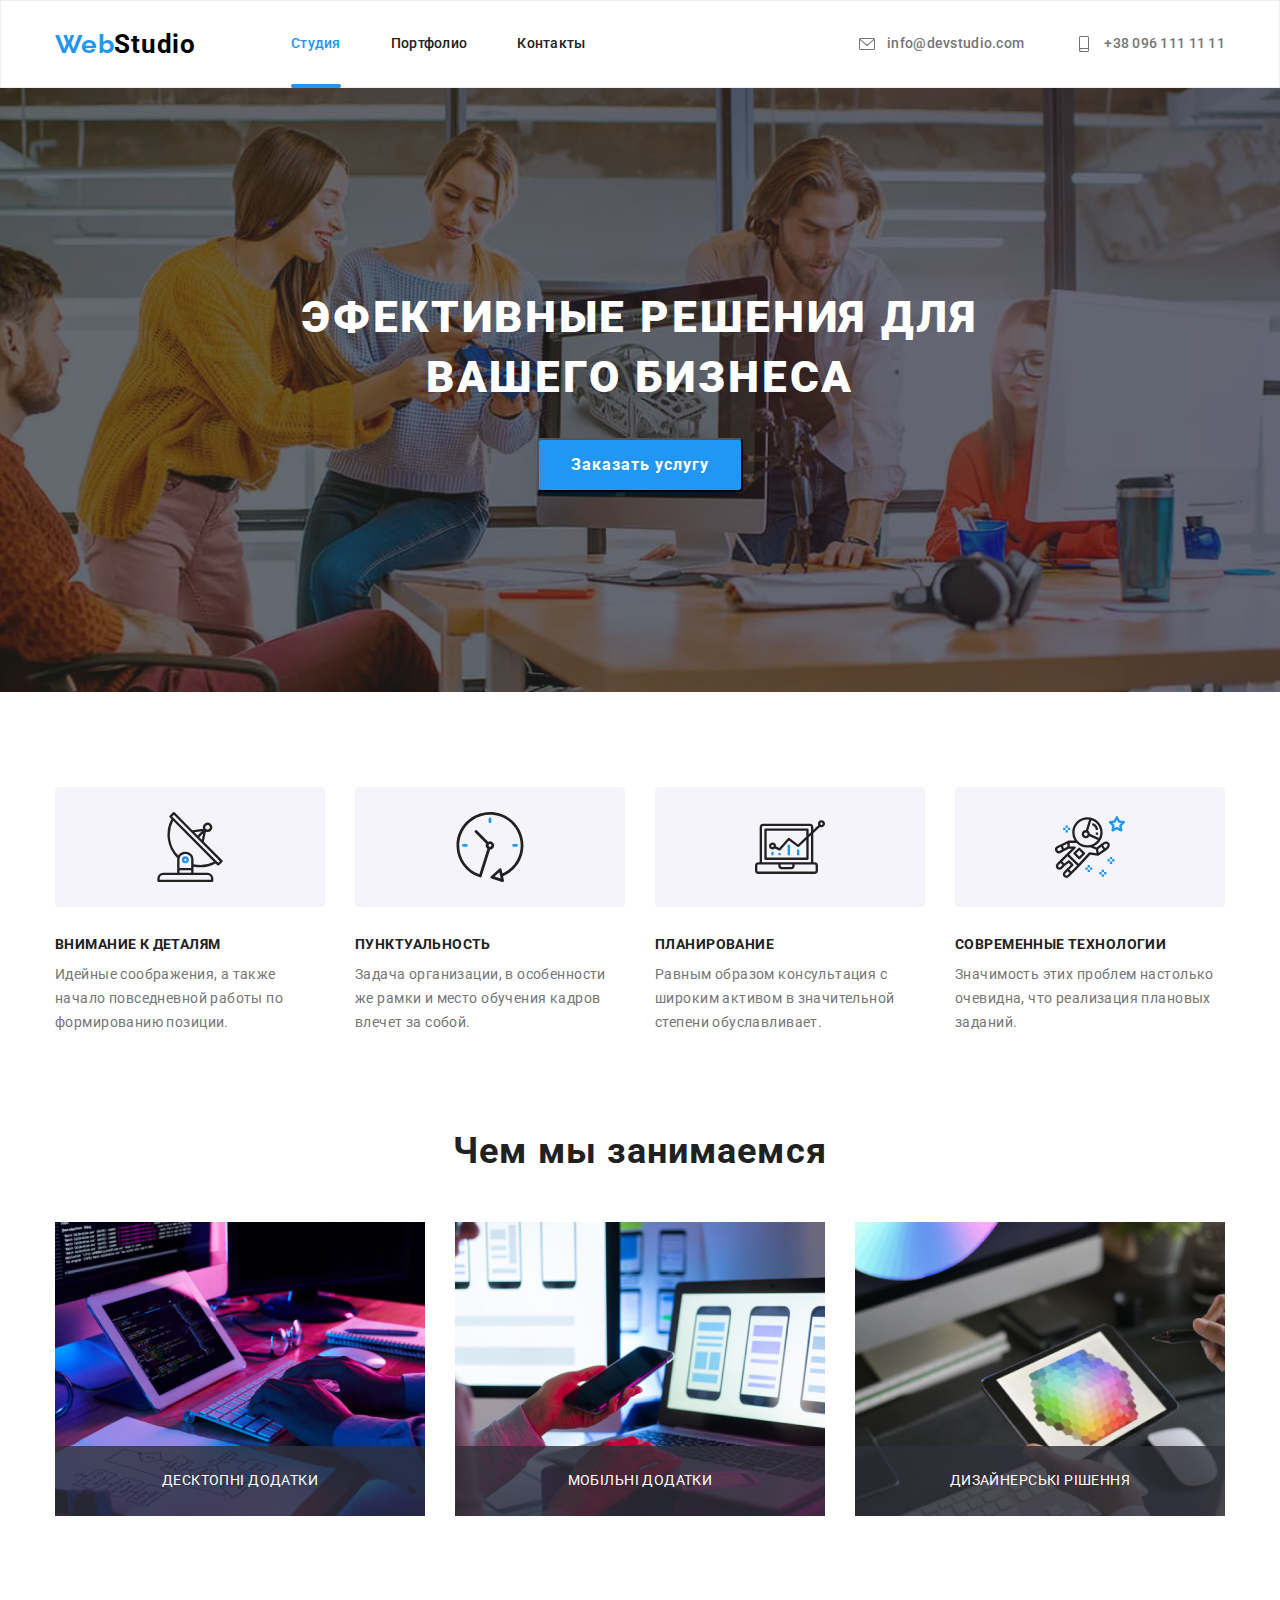
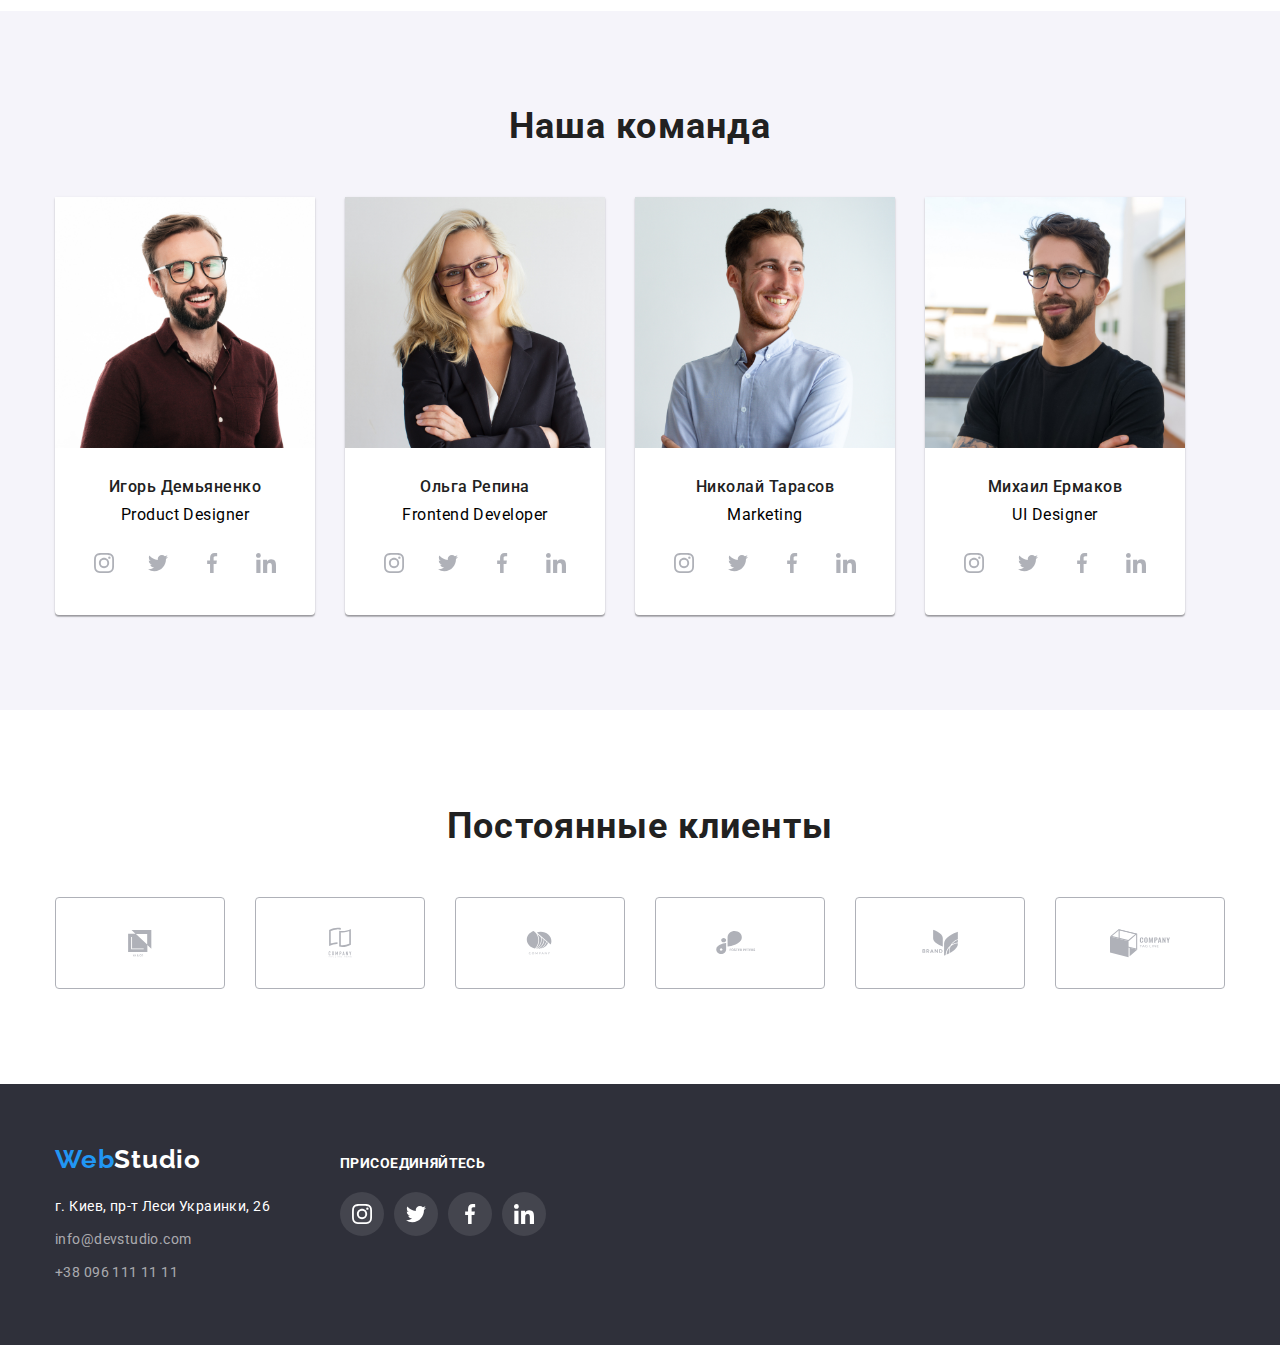
==== index.html @ 4699bd42 "start" ====
<!DOCTYPE html>
<html lang="en">
  <head>
    <meta charset="UTF-8" />
    <meta http-equiv="X-UA-Compatible" content="IE=edge" />
    <meta name="viewport" content="width=device-width, initial-scale=1.0" />
    <title>WebStudio</title>
    <!-- шрифты -->
    <link
      href="https://fonts.googleapis.com/css2?family=Raleway:wght@700;900&family=Roboto:wght@400;500;700&display=swap"
      rel="stylesheet"
    />
    <!-- нормализация -->
    <link
      rel="stylesheet"
      href="https://cdnjs.cloudflare.com/ajax/libs/modern-normalize/1.0.0/modern-normalize.min.css"
    />
    <link rel="stylesheet" href="./css/style.css" />
    <link rel="preconnect" href="https://fonts.googleapis.com" />
    <link rel="preconnect" href="https://fonts.gstatic.com" crossorigin />
  </head>
  <body>
    <header class="header">
    <div class="container container-nav">
      <nav class="header-nav">
        <a class="logo" href="./index.html">
          <span class="span-logo">Web</span>Studio
        </a>
        <ul class="header-list list">
          <li class="header-item">
            <a href="./index.html" class="header-link active">Студия</a>
          </li>
          <li class="header-item">
            <a href="./portfolio.html" class="header-link ">Портфолио</a>
          </li>
          <li class="header-item">
            <a href="" class="header-link">Контакты</a>
          </li>
        </ul>
      </nav>
        <ul class="header-contact list">
          <li class="header-item">
            <a href="mailto:info@devstudio.com" class="header-mail"
              ><svg class="header-tel-icon" width="10" height="16">
              <use href="./imag/symbol-defs.svg#icon-envelope"></use>
              </svg>info@devstudio.com</a>
          </li>
          <li class="header-item">
            <a href="tel:+380961111111" class="header-mail"
            ><svg class="header-tel-icon" width="10"  height="16">
              <use href="./imag/symbol-defs.svg#icon-smartphone"></use>
              </svg>+38 096 111 11 11</a>
          </li>
        </ul>
      </div>
    </header>
    <!--Основной контент-->
    <main>
      <!--Герой-->
        <section class="hero">
          <div class="container hero-imag">
            <h1 class="hero-title">Эфективные решения для вашего бизнеса</h1>
            <button data-modal-open class="hero-but">Заказать услугу</button>
            </div>
        </section>
      </div>

      <!--Шапка сайта-->
      <section class="benefits">
        <div class="container">
          </ul>
          <ul class="benefits-list list">
            <li class="benefits-item">
              <div class="benefits-icon">
                <svg class="benefits-icon-svg" width="70" height="70">
              <use href="./imag/symbol-defs.svg#icon-antenna"></use>
              </svg>
              </div>
              <h2 class="benefits-title">Внимание к деталям</h2>
              <p class="benefits-text">
                Идейные соображения, а также начало повседневной работы по
                формированию позиции.
              </p>
              
            </li>
            <li class="benefits-item">
              <div class="benefits-icon">
                <svg class="benefits-icon-svg" width="70" height="70">
              <use href="./imag/symbol-defs.svg#icon-clock"></use>
              </svg>
              </div>
              <h2 class="benefits-title">Пунктуальность</h2>
              <p class="benefits-text">
                Задача организации, в особенности же рамки и место обучения
                кадров влечет за собой.
              </p>
            </li>
            <li class="benefits-item">
              <div class="benefits-icon">
                <svg class="benefits-icon-svg" width="70" height="70">
              <use href="./imag/symbol-defs.svg#icon-diagram"></use>
              </svg>
              </div>
              <h2 class="benefits-title">Планирование</h2>
              <p class="benefits-text">
                Равным образом консультация с широким активом в значительной
                степени обуславливает.
              </p>
            </li>
            <li class="benefits-item">
              <div class="benefits-icon">
                <svg class="benefits-icon-svg" width="70" height="70">
              <use href="./imag/symbol-defs.svg#icon-astronaut"></use>
              </svg>
              </div>
              <h2 class="benefits-title">Современные технологии</h2>
              <p class="benefits-text">
                Значимость этих проблем настолько очевидна, что реализация
                плановых заданий.
              </p>
            </li>
          </ul>
        </div>
      </section>
      <!--Чем мы занимаемся-->
      <section class="work">
        <div class="container">
        <h2 class="work-title">Чем мы занимаемся</h2>
        <ul class="work-list list">
          <li class="work-item">
              <img src="imag/occupation_one.jpg" alt="" width="370" />
              <p class="work-text">Десктопні додатки</p>
          </li>
          <li class="work-item">
            <img src="imag/occupation_two.jpg" alt="" width="370" />
            <p class="work-text">Мобільні додатки</p>
          </li>
          <li class="work-item">
            <img src="imag/occupation_three.jpg" alt="" width="370" />
            <p class="work-text">Дизайнерські рішення</p>
          </li>
        </ul>
        </div>
      </section>
      <!--Наша команда-->
      <section class="team">
        <div class="container">
        <h2 class="team-title">Наша команда</h2>
        <ul class="team-list list">
          <li class="team-item">
            <img src="imag/Igor.jpg" alt="Игорь Демьяненко" width="260" />
            <h3 class="team-title-name">Игорь Демьяненко</h3>
            <p class="team-text">Product Designer</p>
            <ul class="team-soc list">
              <li class="team-soc-item">
                <a href="" class="item-soc-link link">
                  <svg class="item-soc-icon" width="20" height="20">
                    <use href="./imag/symbol-defs.svg#icon-instagram"></use>
                  </svg>
                </a></li>
              <li class="team-soc-item">
                <a href="" class="item-soc-link link">
                  <svg class="item-soc-icon" width="20" height="20">
                    <use href="./imag/symbol-defs.svg#icon-twitter"></use>
                  </svg>
                </a></li>
              <li class="team-soc-item">
                <a href="" class="item-soc-link link">
                  <svg class="item-soc-icon" width="20" height="20">
                    <use href="./imag/symbol-defs.svg#icon-facebook"></use>
                  </svg>
                </a></li>
              <li class="team-soc-item">
                <a href="" class="item-soc-link link">
                  <svg class="item-soc-icon" width="20" height="20">
                    <use href="./imag/symbol-defs.svg#icon-linkedin"></use>
                  </svg>
                </a></li>
            </ul>
          </li>
          <li class="team-item">
            <img src="imag/olga.jpg" alt="Ольга Репина" width="260" />
            <h3 class="team-title-name">Ольга Репина</h3>
            <p class="team-text">Frontend Developer</p>
            <ul class="team-soc list">
              <li class="team-soc-item">
                <a href="" class="item-soc-link link">
                  <svg class="item-soc-icon" width="20" height="20">
                    <use href="./imag/symbol-defs.svg#icon-instagram"></use>
                  </svg>
                </a></li>
              <li class="team-soc-item">
                <a href="" class="item-soc-link link">
                  <svg class="item-soc-icon" width="20" height="20">
                    <use href="./imag/symbol-defs.svg#icon-twitter"></use>
                  </svg>
                </a></li>
              <li class="team-soc-item">
                <a href="" class="item-soc-link link">
                  <svg class="item-soc-icon" width="20" height="20">
                    <use href="./imag/symbol-defs.svg#icon-facebook"></use>
                  </svg>
                </a></li>
              <li class="team-soc-item">
                <a href="" class="item-soc-link link">
                  <svg class="item-soc-icon" width="20" height="20">
                    <use href="./imag/symbol-defs.svg#icon-linkedin"></use>
                  </svg>

                </a></li>
            </ul>
          </li>
          <li class="team-item">
            <img src="imag/nicolai.jpg" alt="Николай Тарасов" width="260" />
            <h3 class="team-title-name">Николай Тарасов</h3>
            <p class="team-text">Marketing</p>
            <ul class="team-soc list">
              <li class="team-soc-item">
                <a href="" class="item-soc-link link">
                  <svg class="item-soc-icon" width="20" height="20">
                    <use href="./imag/symbol-defs.svg#icon-instagram"></use>
                  </svg>
                </a></li>
              <li class="team-soc-item">
                <a href="" class="item-soc-link link">
                  <svg class="item-soc-icon" width="20" height="20">
                    <use href="./imag/symbol-defs.svg#icon-twitter"></use>
                  </svg>
                </a></li>
              <li class="team-soc-item">
                <a href="" class="item-soc-link link">
                  <svg class="item-soc-icon" width="20" height="20">
                    <use href="./imag/symbol-defs.svg#icon-facebook"></use>
                  </svg>
                </a></li>
              <li class="team-soc-item">
                <a href="" class="item-soc-link link">
                  <svg class="item-soc-icon" width="20" height="20">
                    <use href="./imag/symbol-defs.svg#icon-linkedin"></use>
                  </svg>

                </a></li>
            </ul>
          </li>
          <li class="team-item">
            <img src="imag/mihail.jpg" alt="Михаил Ермаков" width="260" />
            <h3 class="team-title-name">Михаил Ермаков</h3>
            <p class="team-text">UI Designer</p>
            <ul class="team-soc list">
              <li class="team-soc-item">
                <a href="" class="item-soc-link link">
                  <svg class="item-soc-icon" width="20" height="20">
                    <use href="./imag/symbol-defs.svg#icon-instagram"></use>
                  </svg>
                </a></li>
              <li class="team-soc-item">
                <a href="" class="item-soc-link link">
                  <svg class="item-soc-icon" width="20" height="20">
                    <use href="./imag/symbol-defs.svg#icon-twitter"></use>
                  </svg>
                </a></li>
              <li class="team-soc-item">
                <a href="" class="item-soc-link link">
                  <svg class="item-soc-icon" width="20" height="20">
                    <use href="./imag/symbol-defs.svg#icon-facebook"></use>
                  </svg>
                </a></li>
              <li class="team-soc-item">
                <a href="" class="item-soc-link link">
                  <svg class="item-soc-icon" width="20" height="20">
                    <use href="./imag/symbol-defs.svg#icon-linkedin"></use>
                  </svg>

                </a></li>
            </ul>
          </li>
        </ul>
        </div>
      </section>
      <!-- постоянные клиенты -->
      <section class="clients">
        <div class="container">
          <h2 class="clients-title">Постоянные клиенты</h2>
          <ul class="clients-list list">
            <li class="clients-item">
              <a href="" class="clients-link link">
                  <svg class="clients-icon" width="106" height="60">
                    <use href="./imag/symbol-defs.svg#icon-Logo-1"></use>
                  </svg>
                </a>
            </li>
            <li class="clients-item">
              <a href="" class="clients-link link">
                  <svg class="clients-icon" width="106" height="60">
                    <use href="./imag/symbol-defs.svg#icon-Logo-2"></use>
                  </svg>
                  </a>
            </li>
            <li class="clients-item">
              <a href="" class="clients-link link">
                  <svg class="clients-icon" width="106" height="60">
                    <use href="./imag/symbol-defs.svg#icon-Logo-3"></use>
                  </svg>
                  </a>
            </li>
                        <li class="clients-item">
              <a href="" class="clients-link link">
                  <svg class="clients-icon" width="106" height="60">
                    <use href="./imag/symbol-defs.svg#icon-Logo-4"></use>
                  </svg>
                  </a>
            </li>
                        <li class="clients-item">
              <a href="" class="clients-link link">
                  <svg class="clients-icon" width="106" height="60">
                    <use href="./imag/symbol-defs.svg#icon-Logo-5"></use>
                  </svg>
                  </a>
            </li>
                        <li class="clients-item">
              <a href="" class="clients-link link">
                  <svg class="clients-icon" width="106" height="60">
                    <use href="./imag/symbol-defs.svg#icon-Logo-6"></use>
                  </svg>
                  </a>
            </li>
          </ul>
        </div>
      </section>
    </main>
    <!--Подвал-->
    <footer class="footer">
      <div class="container">
        <div class="futer-contact">
        <a class="logo-futer" href="./index.html">
          <span class="span-logo">Web</span
          ><span class="span-studio">Studio</span></a>
        <address class="adres">
          <ul class="footer-list list">
            <li class="footer-item">
              <a class="adres-gps" href="https://goo.gl/maps/ThywqEjot6tUFqHi9"
                >г. Киев, пр-т Леси Украинки, 26</a
              >
            </li>
            <li class="footer-item">
              <a
                class="adres-text"
                href="mailto:info@devstudio.com"
                class="footer-link"
                >info@devstudio.com</a
              >
            </li>
            <li class="footer-item">
              <a class="adres-text" href="tel:+380961111111" class="footer-link"
                >+38 096 111 11 11</a
              >
            </li>
          </ul>
        </address>
        </div>
        <div class="join-content">
          <p class="join-title">присоединяйтесь</p>
        <ul class="join-list list">
          <li class="join-item">
            <a href="" class="join-soc-link">
              <svg class="join-soc-icon" width="20" height="20">
              <use href="./imag/symbol-defs.svg#icon-instagram"></use>
              </svg>
              </a>
          </li>
        
          <li class="join-item">
            <a href="" class="join-soc-link">
              <svg class="join-soc-icon" width="20" height="20">
              <use href="./imag/symbol-defs.svg#icon-twitter"></use>
              </svg>
              </a>
          </li>
          <li class="join-item">
            <a href="" class="join-soc-link">
              <svg class="join-soc-icon" width="20" height="20">
              <use href="./imag/symbol-defs.svg#icon-facebook"></use>
              </svg>
              </a>
          </li>         
          <li class="join-item">
            <a href="" class="join-soc-link">
              <svg class="join-soc-icon" width="20" height="20">
              <use href="./imag/symbol-defs.svg#icon-linkedin"></use>
              </svg>
              </a>
          </li>
        </div>
        </ul>
      </div>
    </footer>
    <div class="backdrop is-hidden" data-modal>
      <div class="modal">
        <svg data-modal-close class="modal-icon" width="30" height="30">
              <use href="./imag/symbol-defs.svg#icon-close"></use>
              </svg>
      </div>
    </div>
    <script src="./js/modal.js">    
    </script>   
  </body>
</html>
---- css/style.css ----
html {
  box-sizing: border-box;
}
*.,
*::before,
*::after {
  box-sizing: inherit;
}
:root {
  --timing-cubic: cubic-bezier(0.4, 0, 0.2, 1);
}
body {
  margin: 0;
  font-family: 'Raleway', sans-serif;

  font-family: 'Roboto', sans-serif;

  background: #ffffff;
}
h1,
h2,
h3,
h4,
h5,
h6,
p {
  margin: 0;
}
img {
  display: block;
  min-width: 100%;
  height: auto;
}

ul {
  margin: 0;
  padding: 0;
  list-style: 0;
}

a {
  text-decoration: none;
}

address {
  font-style: normal;
}
/* Скидівание точекв в li */
.list {
  list-style: none;
}
.container {
  width: 1200px;
  padding-right: 15px;
  padding-left: 15px;
  margin-right: auto;
  margin-left: auto;
}

/* heder */
.header {
  background-color: #ffffff;
  border: 1px solid #eeeeee;
}

.container-nav {
  display: flex;
  align-items: center;
}

/* Логотип */
.span-logo {
  font-family: 'Raleway';
  font-style: normal;
  font-weight: 700;
  font-size: 26px;
  line-height: 1.19;
  letter-spacing: 0.03em;
  color: #2196f3;
}

.logo {
  font-weight: 700;
  font-size: 26px;
  line-height: 1.19;
  letter-spacing: 0.03em;
  color: #000000;
}

.span-logo,
.logo {
  text-decoration: none;
}

.header-list .header-item + .header-item {
  margin-left: 50px;
}

.header-nav {
  display: flex;
  align-items: center;
}

.header-list {
  display: flex;
  margin-left: 95px;
}

.header-contact {
  display: flex;
  margin-left: auto;
}

.header-contact .header-item:not(:last-child) {
  margin-right: 50px;
}

/* header ссылки */

.header-link {
  /* relativ dobavil */
  position: relative;
  display: block;
  padding-top: 35px;
  padding-bottom: 35px;
  text-decoration: none;
  color: #212121;
  font-weight: 500;
  font-size: 14px;
  line-height: 1.14;
  letter-spacing: 0.02em;
  cursor: pointer;
  transition: color 250ms cubic-bezier(0.4, 0, 0.2, 1);
}
/* подчеркивание   */
.active {
  color: #2196f3;
}
.active::after {
  position: absolute;
  display: block;
  content: '';
  bottom: -1px;
  right: 0;
  width: 100%;
  background-color: #2196f3;
  height: 4px;
  border-radius: 2px;
}

/* header емеил и тел */
.header-contact {
  display: flex;
}

.header-tel-icon {
  margin-right: 10px;
  fill: #757575;
  height: 16px;
  width: 20px;
  fill: currentColor;
}

.header-mail {
  display: flex;
  align-items: center;
  font-style: normal;
  font-weight: 500;
  font-size: 14px;
  line-height: 1.14;
  letter-spacing: 0.02em;
  color: #757575;
  padding-top: 35px;
  padding-bottom: 35px;
  transition: color 250ms cubic-bezier(0.4, 0, 0.2, 1);
}

/* Эфект ховер навидение */

.header-link:hover,
.header-link:focus {
  color: #2196f3;
}

.header-mail:hover,
.header-mail:focus,
.header-tel-icon:hover,
.header-tel-icon:focus {
  color: #2196f3;
  transition: background-color 250ms cubic-bezier(0.4, 0, 0.2, 1),
    color 250ms cubic-bezier(0.4, 0, 0.2, 1);
}

/* Герой */

.hero-title {
  font-weight: 900;
  font-size: 44px;
  line-height: 1.36;
  text-align: center;
  letter-spacing: 0.06em;
  text-transform: uppercase;
  color: #ffffff;
  width: 700px;
  margin: 0 auto;
  margin-bottom: 30px;
}
.hero {
  margin-right: auto;
  margin-left: auto;
  background-repeat: no-repeat;
  background-position: center;
  background-size: cover;
  max-width: 1600px;
  padding: 200px 0;
  background-color: #2f303a;
  background-image: linear-gradient(
      to right,
      rgba(49, 58, 47, 0.4),
      rgba(47, 48, 58, 0.4)
    ),
    url(../imag/Img-hero.jpg);
  /* background-image: url(../imag/Img-Overlay.png), url(../imag/Img-hero.jpg); */
}

.hero-but {
  display: block;
  margin: 0 auto;
  border-radius: 4px;
  padding: 10px 32px;
  font-weight: 700;
  font-size: 16px;
  line-height: 1.88;
  align-items: center;
  text-align: center;
  letter-spacing: 0.06em;
  color: #ffffff;
  background-color: #2196f3;
  box-shadow: 0px 4px 4px rgba(0, 0, 0, 0.15);
  cursor: pointer;

  transition: background-color 250ms cubic-bezier(0.4, 0, 0.2, 1),
    color 250ms cubic-bezier(0.4, 0, 0.2, 1);
  /* transition-property: background-color, color;
  transition-duration: 250ms;
  transition-timing-function: cubic-bezier(0.4, 0, 0.2, 1); */
}
.hero-but:hover {
  color: #2196f3;
  background-color: #ffffff;
}

/* Шапка сайта */
.benefits {
  padding-bottom: 95px;
  padding-top: 95px;
}
.benefits-list {
  display: flex;
  border-radius: 4px;
  /* margin-right: 30px; */
}
.benefits-icon {
  display: flex;
  background-color: #f5f4fa;
  width: 270px;
  height: 120px;
  margin-bottom: 30px;
  border-radius: 4px;
  align-items: center;
  justify-content: center;
}

.benefits-item {
  margin-right: 30px;
}

.benefits-item:last-child {
  margin-right: 0px;
}

.benefits-title {
  font-weight: 700;
  font-size: 14px;
  line-height: 1.14;
  letter-spacing: 0.03em;
  text-transform: uppercase;
  color: #212121;
  margin-bottom: 10px;
}

.benefits-text {
  font-weight: 400;
  font-size: 14px;
  line-height: 1.71;
  letter-spacing: 0.03em;
  color: #757575;
}

/* Чем мы занимаемся */
.work {
  padding-bottom: 95px;
}
.work-title {
  font-weight: 700;
  font-size: 36px;
  line-height: 42px;
  text-align: center;
  letter-spacing: 0.03em;
  color: #212121;
  margin-bottom: 50px;
}

.work-list {
  display: flex;
  gap: 30px;
}
.work-item {
  position: relative;
  width: calc((100% - 60px) / 3);
  max-width: 100%;
  height: auto;
}

.work-text {
  display: flex;
  position: absolute;
  bottom: 0px;
  font-size: 14px;
  line-height: 1.14;
  letter-spacing: 0.03em;
  text-transform: uppercase;
  align-items: center;
  justify-content: center;

  width: 100%;
  height: 70px;

  color: #ffffff;
  background-color: rgba(47, 48, 58, 0.8);
}

/* Наша команда */
.team {
  background: #f5f4fa;
  padding-bottom: 95px;
  padding-top: 95px;
}

.team-title {
  font-weight: 700;
  font-size: 36px;
  line-height: 1.16;
  text-align: center;
  letter-spacing: 0.03em;
  color: #212121;
  margin-bottom: 50px;
}

.team-list {
  display: flex;
  gap: 30px;
}
.team-item {
  background: #ffffff;
  box-shadow: 0px 1px 3px rgba(0, 0, 0, 0.12), 0px 1px 1px rgba(0, 0, 0, 0.14),
    0px 2px 1px rgba(0, 0, 0, 0.2);
  border-radius: 0px 0px 4px 4px;
}

.team-title-name {
  font-weight: 500;
  font-size: 16px;
  line-height: 1.18;
  text-align: center;
  letter-spacing: 0.03em;
  color: #212121;
  text-align: center;
  padding-top: 30px;
  margin-bottom: 10px;
}

.team-text {
  font-weight: 400;
  font-size: 16px;
  line-height: 1.18;
  text-align: center;
  letter-spacing: 0.03em;
  fill: currentColor;
  margin-bottom: 16px;
}
.team-soc {
  display: flex;
  justify-content: center;
  gap: 10px;
  padding-bottom: 30px;
}

.item-soc-link {
  width: 44px;
  height: 44px;
  border-radius: 50%;
  background-color: #ffffff;
  display: flex;
  align-items: center;
  justify-content: center;

  fill: #afb1b8;
  transition: background-color 250ms cubic-bezier(0.4, 0, 0.2, 1),
    fill 250ms cubic-bezier(0.4, 0, 0.2, 1);
}
.item-soc-link:hover,
.item-soc-link:focus {
  background-color: #2196f3;
  fill: #ffffff;
}
/* <!-- постоянные клиенты --> */
.clients {
  background: #ffffff;
  padding-bottom: 95px;
  padding-top: 95px;
}
.clients-title {
  /* font-weight: 700; */
  font-size: 36px;
  line-height: calc(42 / 36);
  margin-bottom: 50px;
  text-align: center;
  letter-spacing: 0.03em;
  color: #212121;
}
.clients-list {
  display: flex;
  gap: 30px;
  justify-content: center;
}

.clients-link {
  display: flex;
  width: 170px;
  height: 92px;
  align-items: center;
  justify-content: center;
  border: 1px solid #afb1b8;
  border-radius: 4px;
  /* background-color: #ffffff; */
  color: #afb1b8;
  transition: color 250ms cubic-bezier(0.4, 0, 0.2, 1),
    border-color 250ms cubic-bezier(0.4, 0, 0.2, 1);
}
.clients-link {
  fill: currentColor;
}
.clients-link:hover,
.clients-link:focus {
  border-color: #2196f3;
  color: #2196f3;
}

/* Подвал */
.footer {
  background: #2f303a;
  padding-top: 60px;
  padding-bottom: 60px;
}
.footer .container {
  display: flex;
  align-items: baseline;
}
.logo-futer {
  display: block;
  margin-bottom: 20px;
}
.span-studio {
  font-family: 'Raleway';
  font-weight: 700;
  font-size: 26px;
  line-height: 31px;
  letter-spacing: 0.03em;
  color: #ffffff;
}

.footer-item {
  margin-bottom: 9px;
  transition: color 250ms cubic-bezier(0.4, 0, 0.2, 1);
}
.footer-item:last-child {
  margin-bottom: 0px;
}
.adres-gps {
  font-style: normal;
  font-weight: 400;
  font-size: 14px;
  line-height: 1.71;
  letter-spacing: 0.03em;
  color: #ffffff;
  text-decoration: none;
  transition: color 250ms cubic-bezier(0.4, 0, 0.2, 1);
}

.adres-text {
  font-style: normal;
  font-weight: 400;
  font-size: 14px;
  line-height: 1.71;
  letter-spacing: 0.03em;
  color: rgba(255, 255, 255, 0.6);
  transition: color 250ms cubic-bezier(0.4, 0, 0.2, 1);
}

.adres-gps:hover,
.adres-text:hover,
.adres-gps:focus,
.adres-text:focus {
  color: #2196f3;
}

/* присоиденяйтесь */

.join-content {
  width: 206px;
  height: 80px;
  margin-left: 70px;
}
.join-title {
  font-weight: 700;
  font-size: 14px;
  line-height: 1.14;
  letter-spacing: 0.03em;
  text-transform: uppercase;
  color: #ffffff;
  margin-bottom: 20px;
}
.join-list {
  display: flex;
  justify-content: center;
  gap: 10px;
}
.join-soc-link {
  display: flex;
  width: 44px;
  height: 44px;
  align-items: center;
  justify-content: center;
  border-radius: 50%;
  background-color: rgba(255, 255, 255, 0.1);
  fill: #ffffff;
  transition: background-color 250ms cubic-bezier(0.4, 0, 0.2, 1);
}

.join-soc-link:hover,
.join-soc-link:focus {
  background-color: #2196f3;
}

/* портфолио */

.portfolio {
  padding-top: 95px;
  padding-bottom: 95px;
}
.list-nav {
  display: flex;
  justify-content: center;
  margin-bottom: 50px;
}

.portf-non {
  display: none;
}

.list-nav__btn {
  border: 0;
  font-weight: 500;
  font-size: 16px;
  line-height: 1.62;
  text-align: center;
  letter-spacing: 0.03em;
  background-color: #f5f4fa;
  color: #212121;
  cursor: pointer;
  border-radius: 4px;
  padding: 6px 22px;

  transition: background-color 250ms cubic-bezier(0.4, 0, 0.2, 1),
    color 250ms cubic-bezier(0.4, 0, 0.2, 1),
    box-shadow 250ms cubic-bezier(0.4, 0, 0.2, 1);
}

.list-nav .list-nav__item:not(:last-child) {
  margin-right: 8px;
}

.list-nav__btn:hover,
.list-nav__btn:focus {
  background-color: #2196f3;
  color: #ffffff;
  box-shadow: 0px 3px 1px rgba(0, 0, 0, 0.1), 0px 1px 2px rgba(0, 0, 0, 0.08),
    0px 2px 2px rgba(0, 0, 0, 0.12);
}

.portfolio-list {
  display: flex;
  flex-wrap: wrap;
  padding: 0;
  list-style: none;
  margin: -15px;
}

.portfolio-item {
  width: 370px;
  margin: 15px;
}
.portfolio-tumb {
  position: relative;
  overflow: hidden;
}

.portfolio-text-action {
  position: absolute;
  display: inline-block;
  padding: 63px 24px;
  top: 0;
  left: 0;
  font-weight: 400;
  font-size: 18px;
  line-height: 1.56;
  letter-spacing: 0.03em;
  color: #ffffff;
  background-color: rgba(33, 150, 243, 0.9);
  opacity: 0;
  transition: transform 250ms cubic-bezier(0.4, 0, 0.2, 1),
    opacity 250ms cubic-bezier(0.4, 0, 0.2, 1);
  transform: translateY(100%);
}

.portfolio-item:hover .portfolio-text-action {
  transform: translateY(0);
}
.portfolio-link {
  transition: box-shadow 250ms cubic-bezier(0.4, 0, 0.2, 1);
}
.portfolio-link:hover .portfolio-text-action {
  transform: translateY(0);
  opacity: 1;
}
.portfolio-link:focus .portfolio-text-action {
  transform: translateY(0);
}
.portfolio-link:hover,
.portfolio-link:focus {
  display: block;
  box-shadow: 0px 1px 1px rgba(0, 0, 0, 0.12), 0px 4px 4px rgba(0, 0, 0, 0.06),
    1px 4px 6px rgba(0, 0, 0, 0.16);
  cursor: pointer;
}

.portfolio-naim {
  padding: 20px 24px;
  border-bottom: 1px solid #eeeeee;
  border-left: 1px solid #eeeeee;
  border-right: 1px solid #eeeeee;
}
.portfolio-title {
  font-weight: 700;
  font-size: 18px;
  line-height: 2;
  letter-spacing: 0.06em;
  color: #212121;
  margin-top: 0px;
  margin-bottom: 4px;
}

.portfolio-text {
  font-weight: 400;
  font-size: 16px;
  line-height: 1.88;
  letter-spacing: 0.03em;
  color: #757575;
}
/* backdrop */
.backdrop {
  position: fixed;
  top: 0;
  left: 0;
  width: 100%;
  height: 100%;
  background-color: rgba(0, 0, 0, 0.2);

  opacity: 1;
  transition: opacity 250ms cubic-bezier(0.4, 0, 0.2, 1),
    visibility 250ms cubic-bezier(0.4, 0, 0.2, 1);
}
.backdrop.is-hidden {
  visibility: hidden;
  opacity: 0;
  pointer-events: none;
}

.modal {
  position: absolute;
  top: 50%;
  left: 50%;
  transform: translate(-50%, -50%) scale(1);
  width: 530px;
  min-height: 580px;
  border-radius: 4px;
  background: #ffffff;
  box-shadow: 0px 1px 3px rgb(0 0 0 / 12%), 0px 1px 1px rgb(0 0 0 / 14%),
    0px 2px 1px rgb(0 0 0 / 20%);
  transition: transform 250ms cubic-bezier(0.4, 0, 0.2, 1);
}
.backdrop.is-hidden .modal {
  transform: translate(-50%, -50%) scale(0);
}
.modal-icon {
  position: absolute;
  width: 30px;
  height: 30px;
  top: 10px;
  right: 10px;
  cursor: pointer;
  border-radius: 4px;
}
.modal-icon:hover {
  background-color: #f10909;
}
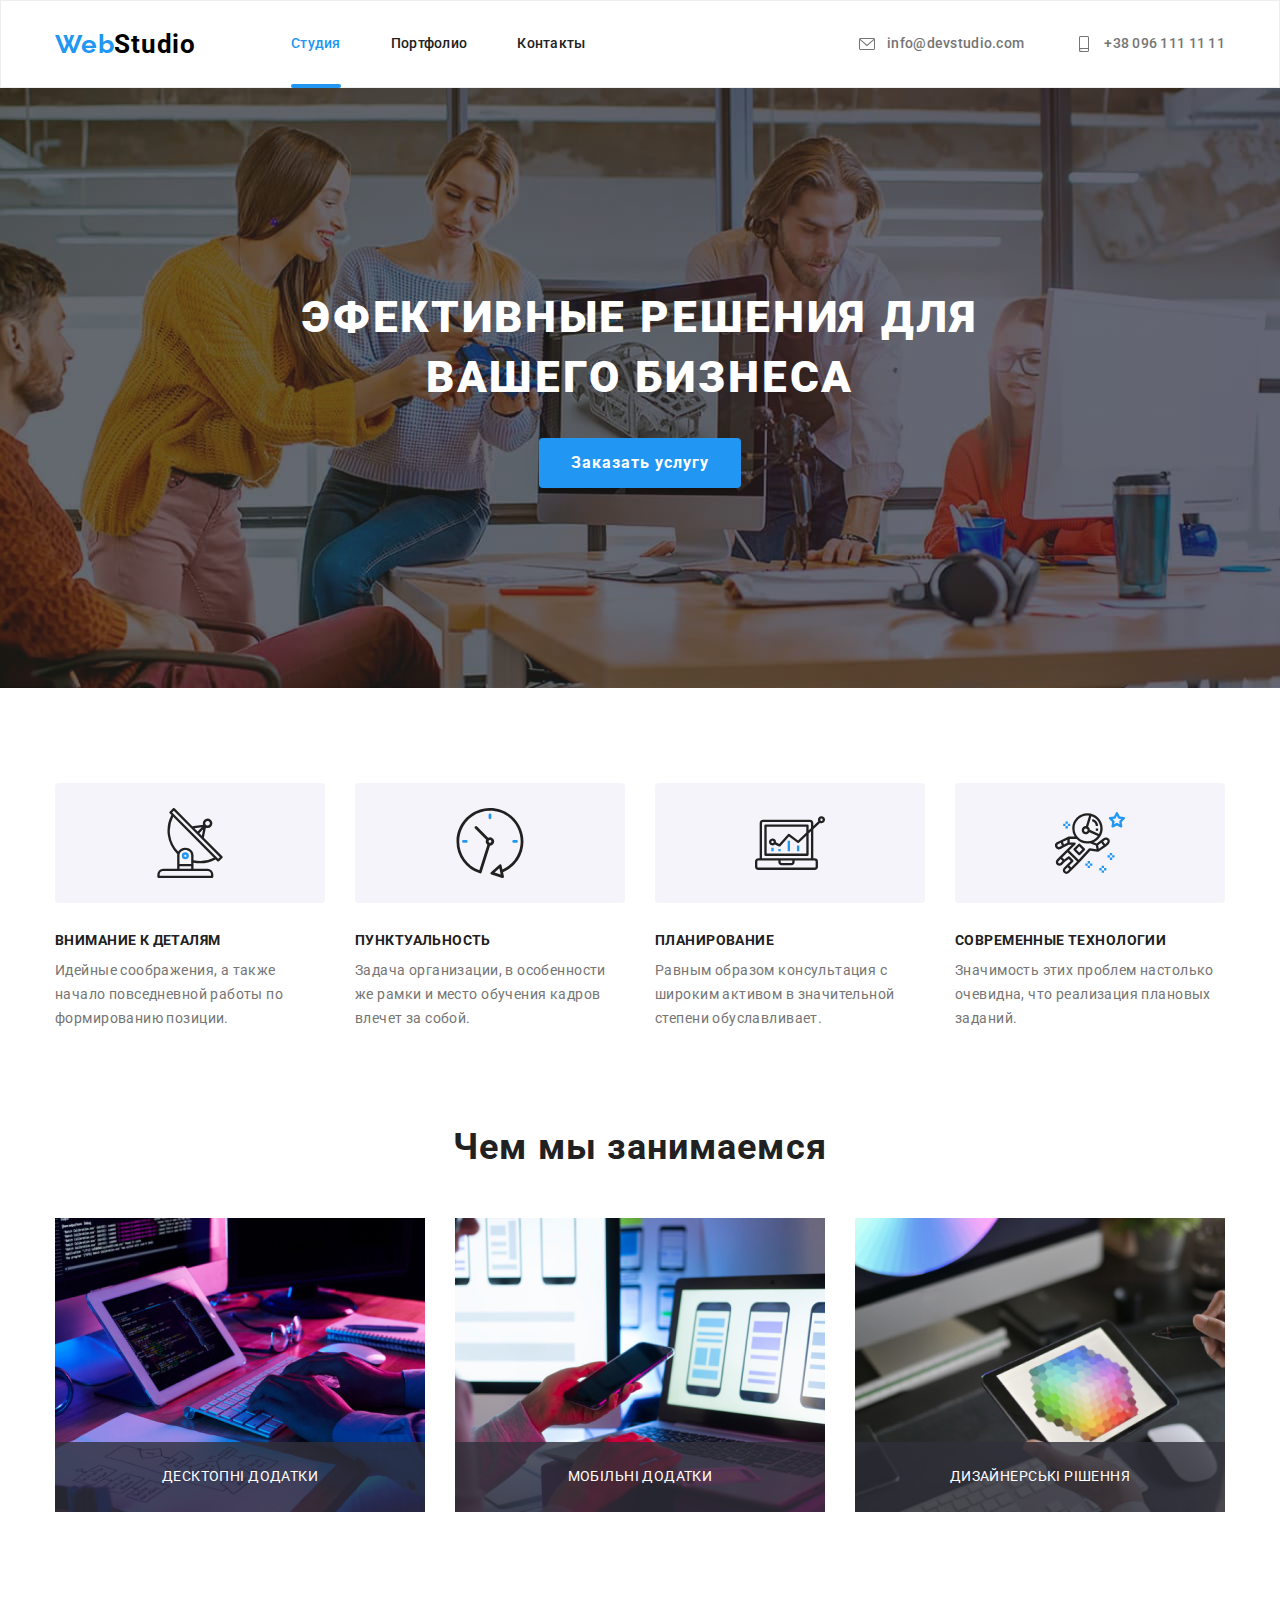
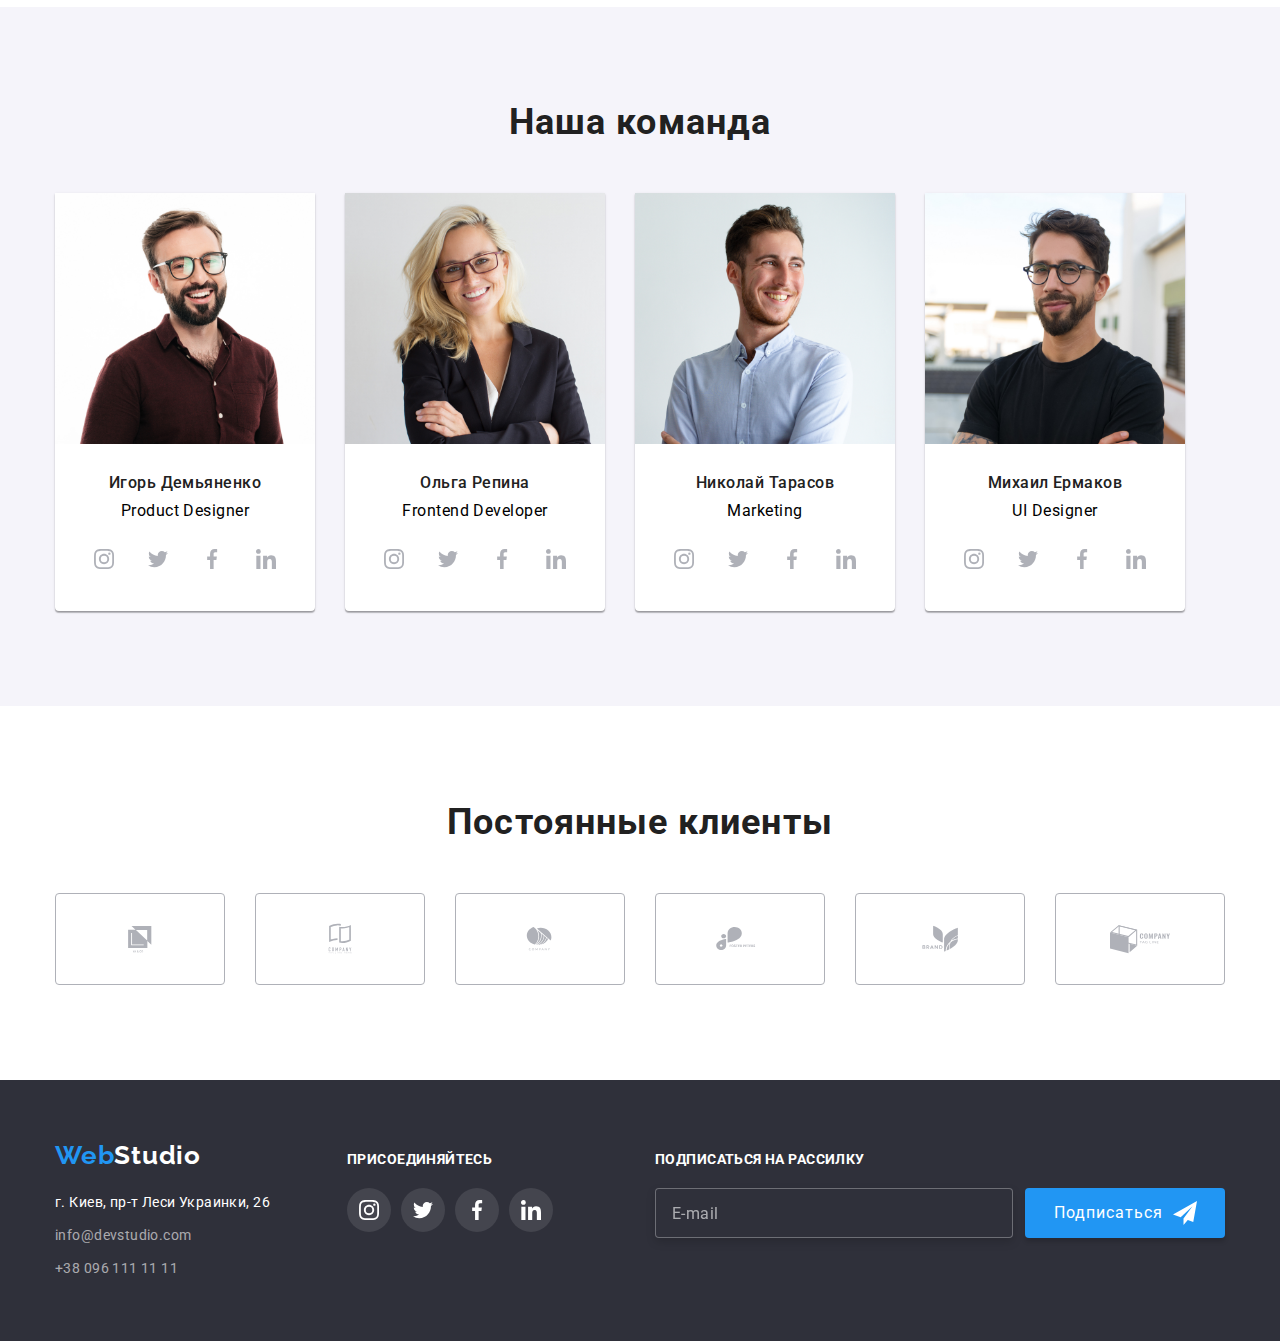
==== commit b74c8073: "промежуточное сохранение" ====
--- a/index.html
+++ b/index.html
@@ -1,5 +1,5 @@
 <!DOCTYPE html>
-<html lang="en">
+<html lang="ru">
   <head>
     <meta charset="UTF-8" />
     <meta http-equiv="X-UA-Compatible" content="IE=edge" />
@@ -64,7 +64,8 @@
             </div>
         </section>
       </div>
-
+      <!-- Заказать услугу -->
+ 
       <!--Шапка сайта-->
       <section class="benefits">
         <div class="container">
@@ -391,16 +392,80 @@
               </a>
           </li>
         </div>
+        <!-- Подписатся -->
+        <form>
+          <p class="form-futer-title">
+            Подписаться на рассилку
+          </p>
+          <div class="form-futer">
+            <label class="form-futer-label" for="email"></label>
+          <input class="form-futer-input" type="email" name="email" id="email" placeholder="E-mail" required >
+          
+          <button type="submit" class="form-futer-batton">Подписаться</button>
+          <svg class="form-icon" width="24" height="24">
+              <use href="./imag/symbol-defs.svg#icon-plane"></use>
+              </svg>
+          </div>   
+        </form>
         </ul>
       </div>
     </footer>
     <div class="backdrop is-hidden" data-modal>
       <div class="modal">
-        <svg data-modal-close class="modal-icon" width="30" height="30">
-              <use href="./imag/symbol-defs.svg#icon-close"></use>
-              </svg>
+        <div class="modal-icon-close" >
+          <svg data-modal-close class="modal-icon" width="30" height="30">
+              <use href="./imag/symbol-defs.svg#icon-close1"></use>
+              </svg>
+        </div>
+          <h1 class="form-title">Оставьте свои данные, и мы вам перезвоним</h1>
+        <form class="form" autocomplete="off">
+          
+        <div class="form-field">
+          <label class="form-lable" for="naim">Імя</label>
+          <div class="form-div">
+          <input class="form-input" type="text" name="name" id="name"  autofocus required >
+          <svg class="form-input-icon" width="18" height="18">
+              <use href="./imag/symbol-defs.svg#icon-person"></use>
+              </svg>
+          </div>
+        </div>
+        <div class="form-field">
+          <label class="form-lable" for="tel">Телефон</label>
+          <div class="form-div">
+          <input class="form-input" type="tel" name="tel" id="tel" required >
+          <svg class="form-input-icon" width="18" height="18">
+              <use href="./imag/symbol-defs.svg#icon-phone"></use>
+              </svg>
+          </div>
+        </div>
+        <div class="form-field">
+          <label class="form-lable" for="email">Почта</label>
+          <div class="form-div">
+          <input class="form-input" type="email" name="email" id="email" required >
+          <svg class="form-input-icon" width="18" height="18">
+              <use href="./imag/symbol-defs.svg#icon-email"></use>
+              </svg>
+          </div>
+        </div>
+        <div class="form-div">
+          <label class="form-lable" for="coment">Коментарий</label>
+          <textarea class="form-texterea" name="coment" id="coment" placeholder="Введіть текст" ></textarea>
+          </div>
+
+          <div class="form-checkbox">
+
+          <label class="checkbox-label">
+            <input class="checkbox" type="checkbox" name="agreement" value="css" >
+            Соглашаюсь с розсылкой и принимаю Условия договора</label>
+          </div>
+
+        <button type="submit" class="form-batton">Отправить</button>
+        </form>
       </div>
+
     </div>
+    
+
     <script src="./js/modal.js">    
     </script>   
   </body>
--- a/css/style.css
+++ b/css/style.css
@@ -238,6 +238,7 @@
   background-color: #2196f3;
   box-shadow: 0px 4px 4px rgba(0, 0, 0, 0.15);
   cursor: pointer;
+  border-width: 0;
 
   transition: background-color 250ms cubic-bezier(0.4, 0, 0.2, 1),
     color 250ms cubic-bezier(0.4, 0, 0.2, 1);
@@ -466,6 +467,7 @@
 .footer .container {
   display: flex;
   align-items: baseline;
+  justify-content: space-between;
 }
 .logo-futer {
   display: block;
@@ -551,6 +553,83 @@
 .join-soc-link:hover,
 .join-soc-link:focus {
   background-color: #2196f3;
+}
+/* Форма в подвале футере */
+.form-futer-title {
+  font-weight: 700;
+  font-size: 14px;
+  line-height: 1.14;
+  letter-spacing: 0.03em;
+  text-transform: uppercase;
+  margin-left: 95px;
+  margin-bottom: 20px;
+
+  color: #ffffff;
+}
+
+.form-futer {
+  position: relative;
+  display: flex;
+  margin-left: 95px;
+}
+.form-futer-input {
+  outline: transparent;
+  display: block;
+  width: 358px;
+  height: 50px;
+  margin: 0;
+  font-weight: 400;
+  font-size: 16px;
+  padding-left: 16px;
+  line-height: 1.25;
+  color: rgba(255, 255, 255, 0.6);
+  background: #2f303a;
+  border: 1px solid rgba(255, 255, 255, 0.3);
+  filter: drop-shadow(0px 4px 4px rgba(0, 0, 0, 0.15));
+  border-radius: 4px;
+  transition: border 250ms cubic-bezier(0.4, 0, 0.2, 1);
+}
+
+.form-futer input::placeholder {
+  font-weight: 400;
+  font-size: 16px;
+  line-height: 1.25;
+  display: flex;
+  align-items: center;
+  letter-spacing: 0.03em;
+  color: rgba(255, 255, 255, 0.6);
+}
+.form-icon {
+  position: absolute;
+  fill: #ffffff;
+  top: 50%;
+  right: 28px;
+
+  transform: translateY(-50%);
+}
+
+.form-futer-batton {
+  width: 200px;
+  height: 50px;
+  margin-left: 12px;
+  position: relative;
+  display: block;
+  outline: transparent;
+  cursor: pointer;
+  align-items: center;
+  text-align: center;
+  letter-spacing: 0.06em;
+  font-size: 16px;
+  line-height: 1.87x;
+  padding: 10px 62px 10px 29px;
+  color: #ffffff;
+  background-color: #2196f3;
+  box-shadow: 0px 4px 4px rgba(0, 0, 0, 0.15);
+  border-radius: 4px;
+  border-width: 0;
+}
+.form-futer:focus-within > .form-futer-input {
+  border: 1px solid #2196f3;
 }
 
 /* портфолио */
@@ -704,6 +783,7 @@
   transform: translate(-50%, -50%) scale(1);
   width: 530px;
   min-height: 580px;
+  padding: 40px;
   border-radius: 4px;
   background: #ffffff;
   box-shadow: 0px 1px 3px rgb(0 0 0 / 12%), 0px 1px 1px rgb(0 0 0 / 14%),
@@ -720,8 +800,124 @@
   top: 10px;
   right: 10px;
   cursor: pointer;
-  border-radius: 4px;
-}
+  border-radius: 50%;
+  outline: transparent;
+  padding: 6px;
+  background-color: #ffffff;
+  border: 1px solid rgba(0, 0, 0, 0.1);
+  transition: fill 250ms cubic-bezier(0.4, 0, 0.2, 1),
+    border 250ms cubic-bezier(0.4, 0, 0.2, 1);
+}
+
 .modal-icon:hover {
-  background-color: #f10909;
-}
+  fill: #2196f3;
+  border: 1px solid #2196f3;
+}
+
+/* ФОРМЫ */
+.Form {
+  display: block;
+  margin: 0;
+}
+.form-title {
+  display: block;
+  font-size: 20px;
+  line-height: 23px;
+  text-align: center;
+  letter-spacing: 0.03em;
+  margin-bottom: 12px;
+
+  color: #212121;
+}
+.form-lable {
+  margin-top: 0em;
+}
+.form-lable {
+  display: flex;
+  flex-direction: column;
+  margin-bottom: 4px;
+
+  font-size: 12px;
+  line-height: 1.16;
+  letter-spacing: 0.01em;
+
+  color: #757575;
+}
+.form-div {
+  position: relative;
+  margin-bottom: 10px;
+}
+.form-input {
+  padding-left: 40px;
+  width: 100%;
+  height: 40px;
+  left: 576px;
+  top: 450px;
+  font-size: 12px;
+  line-height: 14px;
+  letter-spacing: 0.01em;
+  outline: transparent;
+  color: #757575;
+  border: 1px solid rgba(33, 33, 33, 0.2);
+  border-radius: 4px;
+  transition: border 250ms cubic-bezier(0.4, 0, 0.2, 1);
+}
+.form-input-icon {
+  position: absolute;
+  top: 50%;
+  left: 12px;
+  transform: translateY(-50%);
+  transition: fill 250ms cubic-bezier(0.4, 0, 0.2, 1);
+}
+
+.form-texterea {
+  resize: none;
+  margin-bottom: 10px;
+  width: 100%;
+  height: 120px;
+  font-size: 12px;
+  line-height: 14px;
+  letter-spacing: 0.01em;
+  color: #757575;
+
+  outline: transparent;
+  padding: 12px 16px;
+  border: 1px solid rgba(33, 33, 33, 0.2);
+  border-radius: 4px;
+  transition: border 250ms cubic-bezier(0.4, 0, 0.2, 1);
+}
+.form-textera::placeholder {
+  font-size: 12px;
+  line-height: 14px;
+  letter-spacing: 0.01em;
+  color: rgba(117, 117, 117, 0.5);
+}
+.form-checkbox {
+  display: flex;
+  margin: 0;
+  width: 16px;
+  height: 15px;
+}
+.form-batton {
+  display: block;
+  margin: 0 auto;
+  align-items: center;
+  width: 200px;
+  height: 50px;
+  color: #ffffff;
+  background: #2196f3;
+  box-shadow: 0px 4px 4px rgba(0, 0, 0, 0.15);
+  border-radius: 4px;
+  border-width: 0;
+}
+.form-input:focus ~ .form-input-icon {
+  fill: #2196f3;
+}
+
+.form-div:focus-within > .form-input {
+  border: 1px solid #2196f3;
+}
+
+.form-div:focus-within > .form-texterea {
+  border: 1px solid #2196f3;
+}
